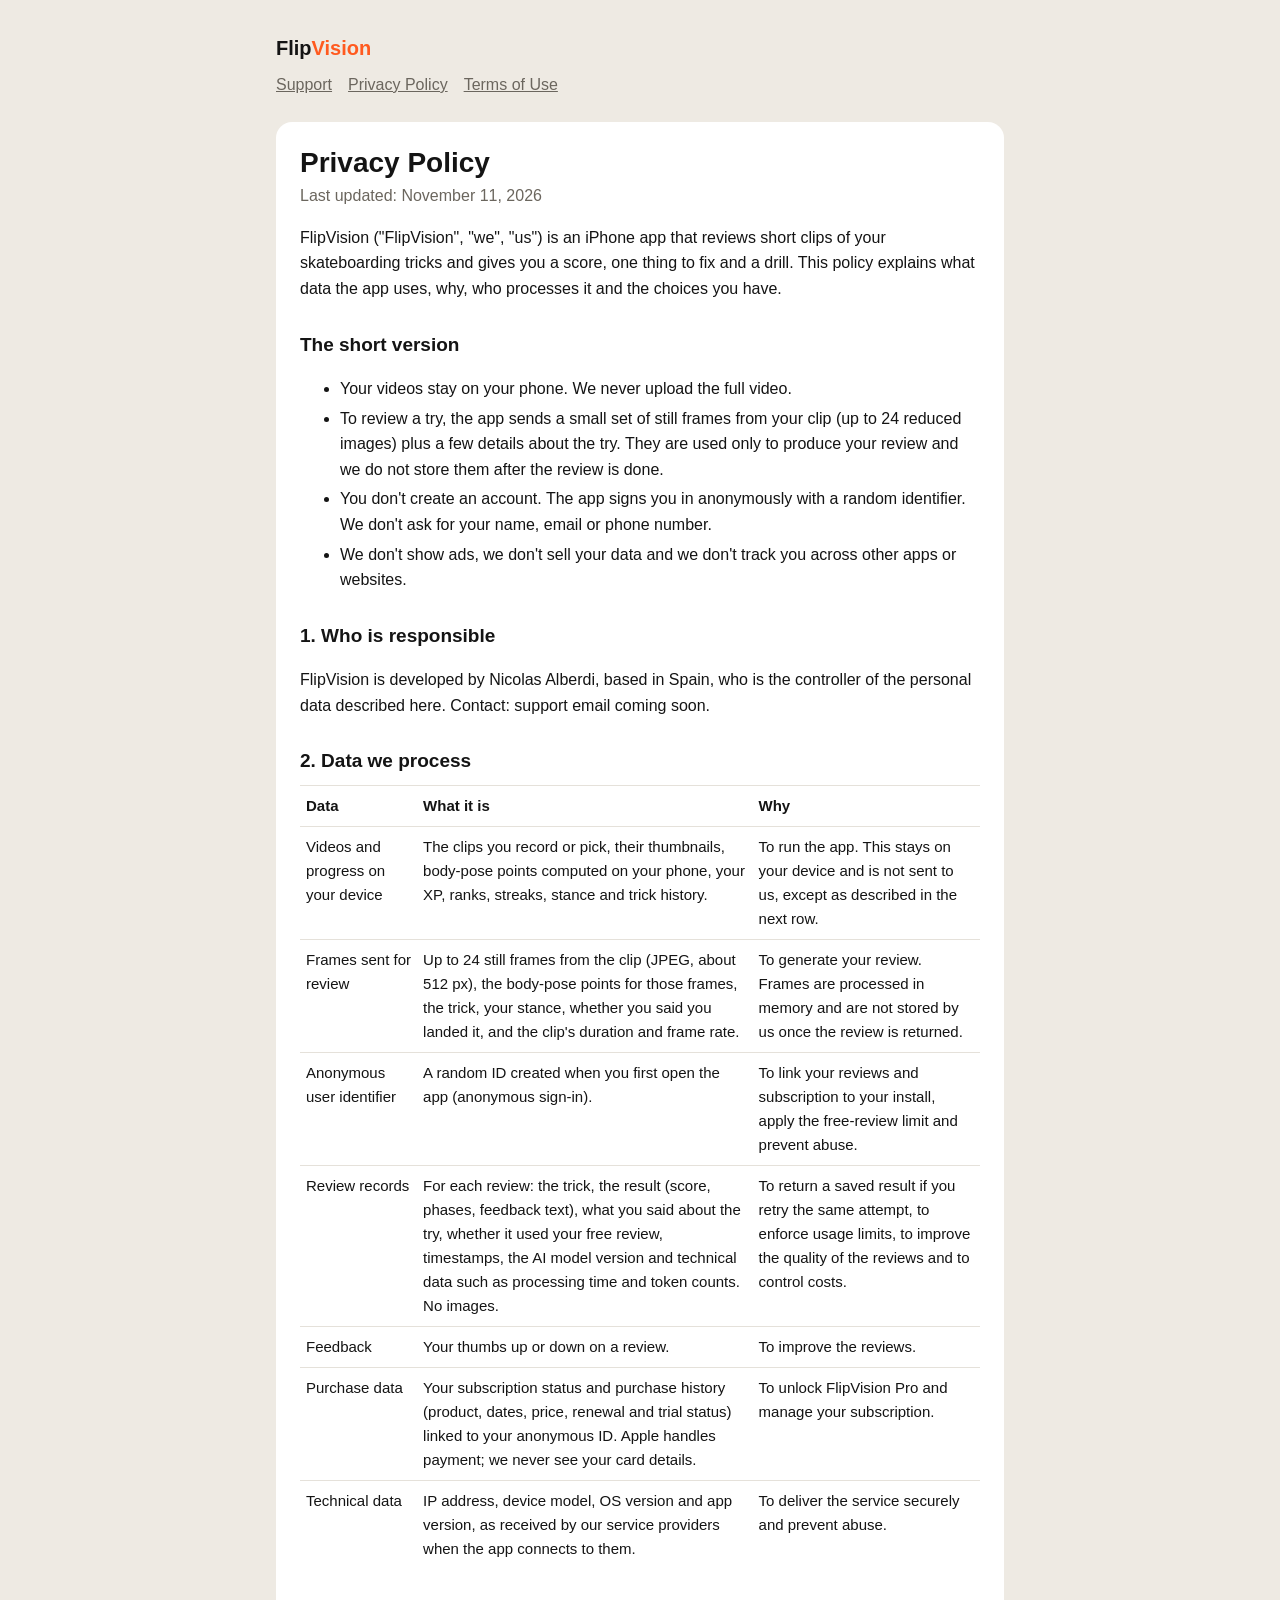
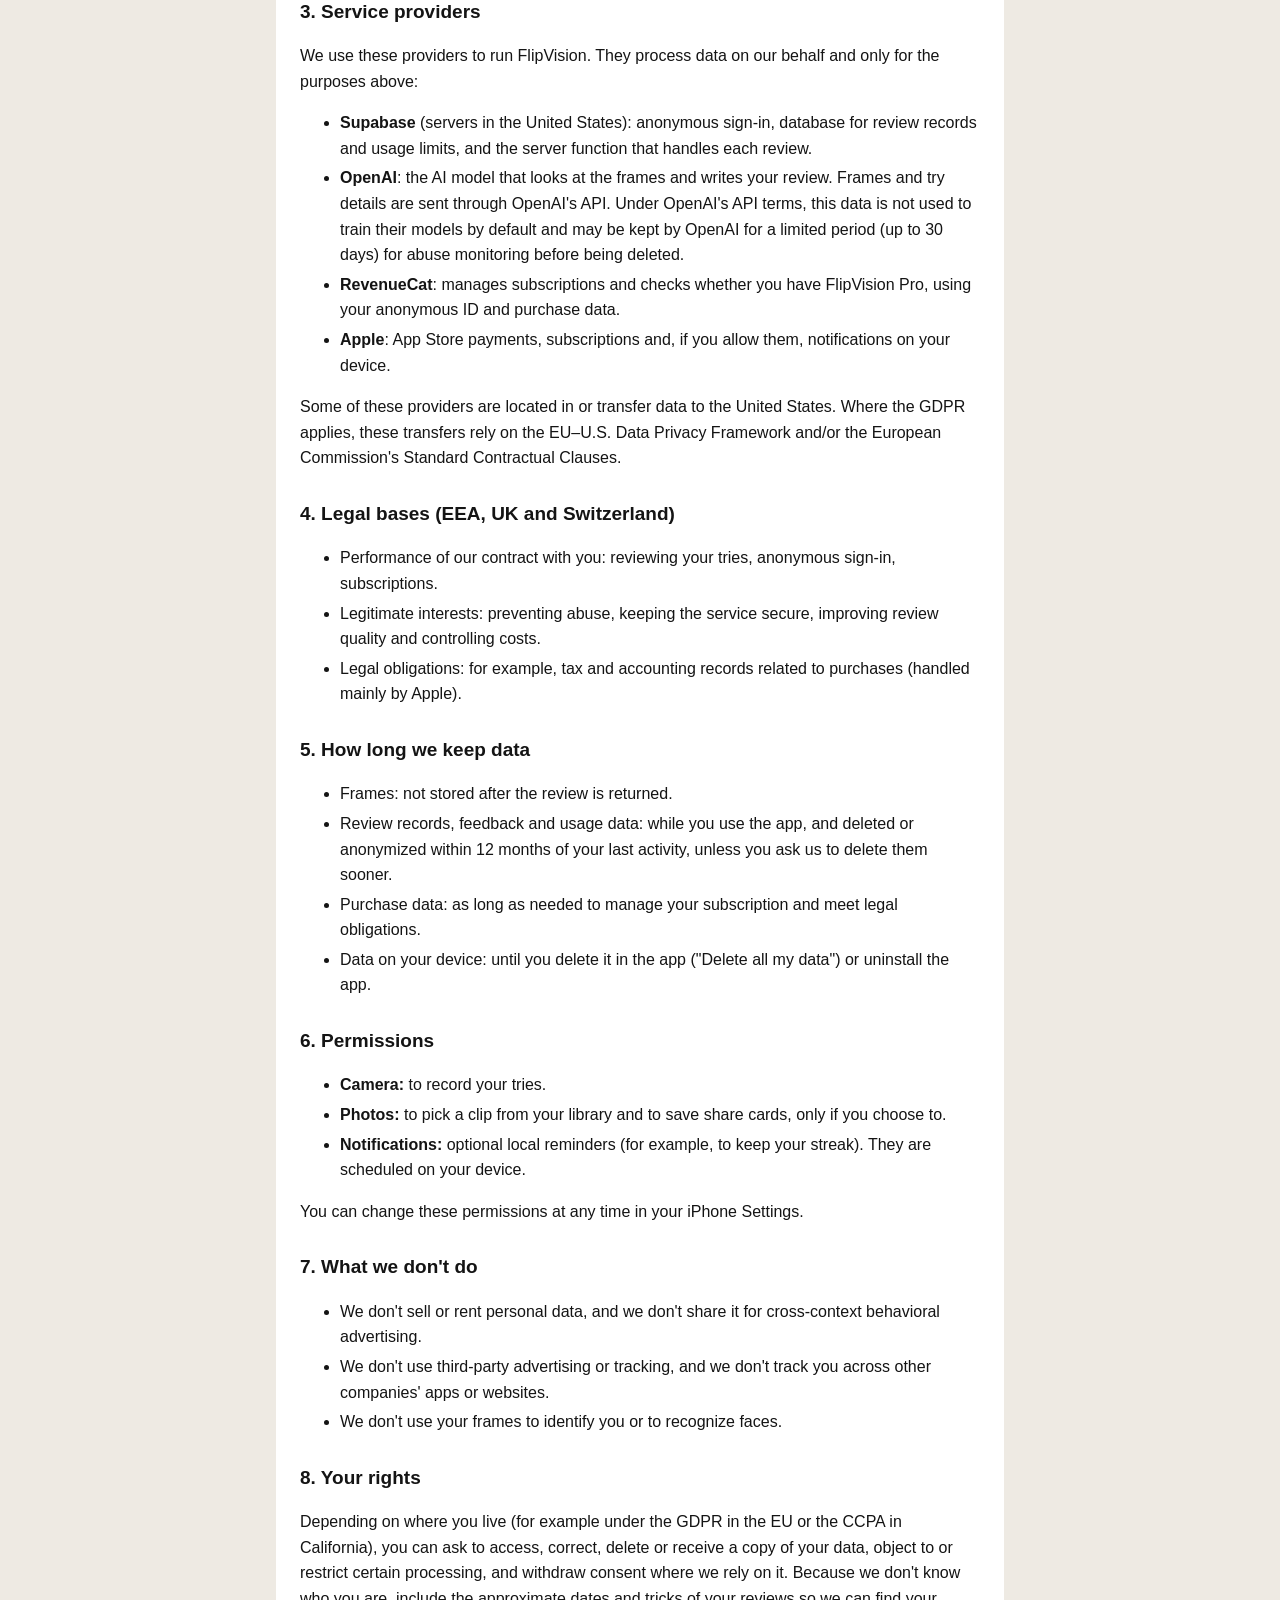
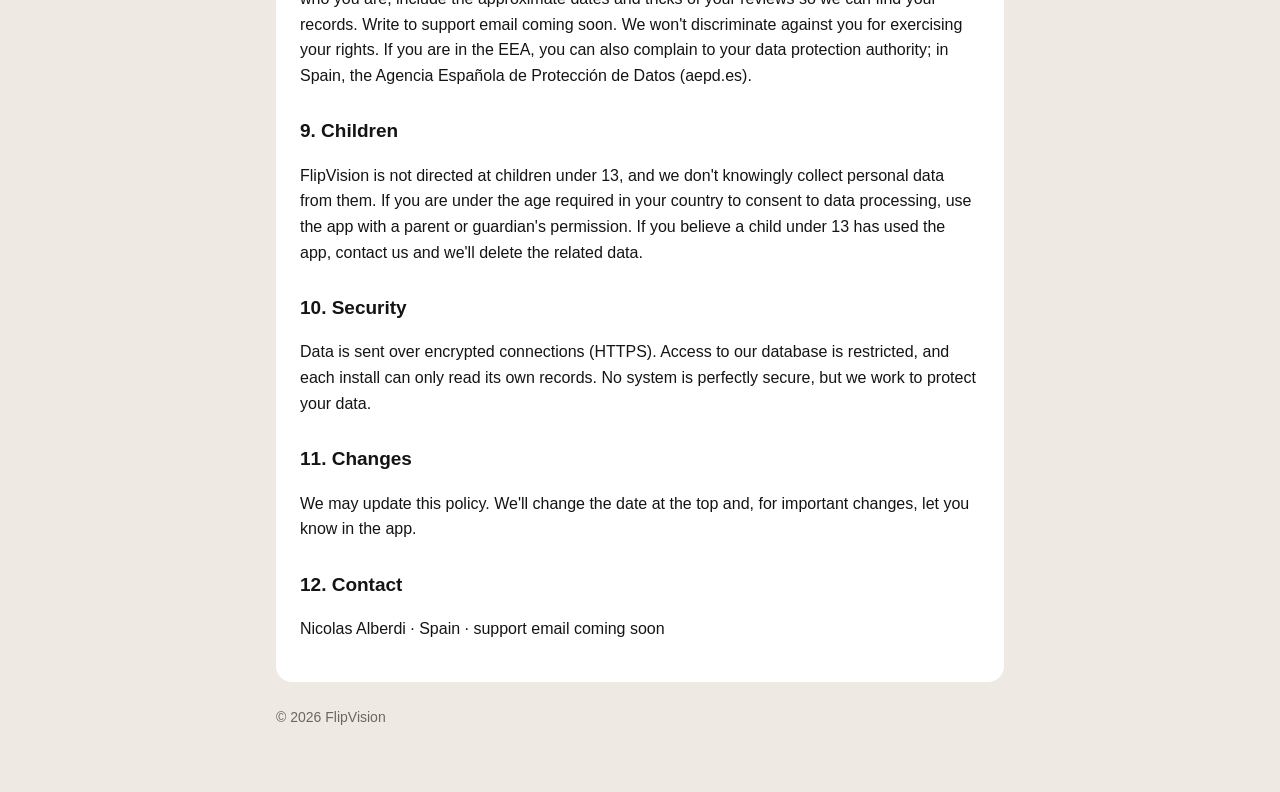
==== privacy.html @ 8295b5b7 "Add files via upload" ====
<!doctype html>
<html lang="en">
<head>
<meta charset="utf-8">
<meta name="viewport" content="width=device-width, initial-scale=1">
<title>Privacy Policy · FlipVision</title>
<link rel="stylesheet" href="style.css">
</head>
<body>
<main>
<header><a href="./">Flip<span>Vision</span></a></header>
<nav><a href="./">Support</a><a href="privacy.html">Privacy Policy</a><a href="terms.html">Terms of Use</a></nav>
<article>
<h1>Privacy Policy</h1>
<p class="meta">Last updated: November 11, 2026</p>

<p>FlipVision ("FlipVision", "we", "us") is an iPhone app that reviews short clips of your skateboarding tricks and gives you a score, one thing to fix and a drill. This policy explains what data the app uses, why, who processes it and the choices you have.</p>

<h2>The short version</h2>
<ul>
<li>Your videos stay on your phone. We never upload the full video.</li>
<li>To review a try, the app sends a small set of still frames from your clip (up to 24 reduced images) plus a few details about the try. They are used only to produce your review and we do not store them after the review is done.</li>
<li>You don't create an account. The app signs you in anonymously with a random identifier. We don't ask for your name, email or phone number.</li>
<li>We don't show ads, we don't sell your data and we don't track you across other apps or websites.</li>
</ul>

<h2>1. Who is responsible</h2>
<p>FlipVision is developed by Nicolas Alberdi, based in Spain, who is the controller of the personal data described here. Contact: <span class="email">support email coming soon</span>.</p>

<h2>2. Data we process</h2>
<table>
<tr><th>Data</th><th>What it is</th><th>Why</th></tr>
<tr><td>Videos and progress on your device</td><td>The clips you record or pick, their thumbnails, body-pose points computed on your phone, your XP, ranks, streaks, stance and trick history.</td><td>To run the app. This stays on your device and is not sent to us, except as described in the next row.</td></tr>
<tr><td>Frames sent for review</td><td>Up to 24 still frames from the clip (JPEG, about 512 px), the body-pose points for those frames, the trick, your stance, whether you said you landed it, and the clip's duration and frame rate.</td><td>To generate your review. Frames are processed in memory and are not stored by us once the review is returned.</td></tr>
<tr><td>Anonymous user identifier</td><td>A random ID created when you first open the app (anonymous sign-in).</td><td>To link your reviews and subscription to your install, apply the free-review limit and prevent abuse.</td></tr>
<tr><td>Review records</td><td>For each review: the trick, the result (score, phases, feedback text), what you said about the try, whether it used your free review, timestamps, the AI model version and technical data such as processing time and token counts. No images.</td><td>To return a saved result if you retry the same attempt, to enforce usage limits, to improve the quality of the reviews and to control costs.</td></tr>
<tr><td>Feedback</td><td>Your thumbs up or down on a review.</td><td>To improve the reviews.</td></tr>
<tr><td>Purchase data</td><td>Your subscription status and purchase history (product, dates, price, renewal and trial status) linked to your anonymous ID. Apple handles payment; we never see your card details.</td><td>To unlock FlipVision Pro and manage your subscription.</td></tr>
<tr><td>Technical data</td><td>IP address, device model, OS version and app version, as received by our service providers when the app connects to them.</td><td>To deliver the service securely and prevent abuse.</td></tr>
</table>

<h2>3. Service providers</h2>
<p>We use these providers to run FlipVision. They process data on our behalf and only for the purposes above:</p>
<ul>
<li><strong>Supabase</strong> (servers in the United States): anonymous sign-in, database for review records and usage limits, and the server function that handles each review.</li>
<li><strong>OpenAI</strong>: the AI model that looks at the frames and writes your review. Frames and try details are sent through OpenAI's API. Under OpenAI's API terms, this data is not used to train their models by default and may be kept by OpenAI for a limited period (up to 30 days) for abuse monitoring before being deleted.</li>
<li><strong>RevenueCat</strong>: manages subscriptions and checks whether you have FlipVision Pro, using your anonymous ID and purchase data.</li>
<li><strong>Apple</strong>: App Store payments, subscriptions and, if you allow them, notifications on your device.</li>
</ul>
<p>Some of these providers are located in or transfer data to the United States. Where the GDPR applies, these transfers rely on the EU–U.S. Data Privacy Framework and/or the European Commission's Standard Contractual Clauses.</p>

<h2>4. Legal bases (EEA, UK and Switzerland)</h2>
<ul>
<li>Performance of our contract with you: reviewing your tries, anonymous sign-in, subscriptions.</li>
<li>Legitimate interests: preventing abuse, keeping the service secure, improving review quality and controlling costs.</li>
<li>Legal obligations: for example, tax and accounting records related to purchases (handled mainly by Apple).</li>
</ul>

<h2>5. How long we keep data</h2>
<ul>
<li>Frames: not stored after the review is returned.</li>
<li>Review records, feedback and usage data: while you use the app, and deleted or anonymized within 12 months of your last activity, unless you ask us to delete them sooner.</li>
<li>Purchase data: as long as needed to manage your subscription and meet legal obligations.</li>
<li>Data on your device: until you delete it in the app ("Delete all my data") or uninstall the app.</li>
</ul>

<h2>6. Permissions</h2>
<ul>
<li><strong>Camera:</strong> to record your tries.</li>
<li><strong>Photos:</strong> to pick a clip from your library and to save share cards, only if you choose to.</li>
<li><strong>Notifications:</strong> optional local reminders (for example, to keep your streak). They are scheduled on your device.</li>
</ul>
<p>You can change these permissions at any time in your iPhone Settings.</p>

<h2>7. What we don't do</h2>
<ul>
<li>We don't sell or rent personal data, and we don't share it for cross-context behavioral advertising.</li>
<li>We don't use third-party advertising or tracking, and we don't track you across other companies' apps or websites.</li>
<li>We don't use your frames to identify you or to recognize faces.</li>
</ul>

<h2>8. Your rights</h2>
<p>Depending on where you live (for example under the GDPR in the EU or the CCPA in California), you can ask to access, correct, delete or receive a copy of your data, object to or restrict certain processing, and withdraw consent where we rely on it. Because we don't know who you are, include the approximate dates and tricks of your reviews so we can find your records. Write to <span class="email">support email coming soon</span>. We won't discriminate against you for exercising your rights. If you are in the EEA, you can also complain to your data protection authority; in Spain, the Agencia Española de Protección de Datos (aepd.es).</p>

<h2>9. Children</h2>
<p>FlipVision is not directed at children under 13, and we don't knowingly collect personal data from them. If you are under the age required in your country to consent to data processing, use the app with a parent or guardian's permission. If you believe a child under 13 has used the app, contact us and we'll delete the related data.</p>

<h2>10. Security</h2>
<p>Data is sent over encrypted connections (HTTPS). Access to our database is restricted, and each install can only read its own records. No system is perfectly secure, but we work to protect your data.</p>

<h2>11. Changes</h2>
<p>We may update this policy. We'll change the date at the top and, for important changes, let you know in the app.</p>

<h2>12. Contact</h2>
<p>Nicolas Alberdi · Spain · <span class="email">support email coming soon</span></p>
</article>
<footer>© 2026 FlipVision</footer>
</main>
</body>
</html>
---- style.css ----
:root{--bg:#EEEAE3;--card:#fff;--ink:#141414;--muted:#6B665E;--accent:#FF5A1F}
*{box-sizing:border-box}
body{margin:0;background:var(--bg);color:var(--ink);font:16px/1.6 -apple-system,BlinkMacSystemFont,"SF Pro Rounded","Segoe UI",Roboto,sans-serif}
main{max-width:760px;margin:0 auto;padding:32px 16px 64px}
header a{color:var(--ink);text-decoration:none;font-weight:700;font-size:20px}
header span{color:var(--accent)}
nav{margin:8px 0 24px;display:flex;gap:16px;flex-wrap:wrap}
nav a{color:var(--muted)}
article{background:var(--card);border-radius:16px;padding:24px}
h1{font-size:28px;line-height:1.2;margin:0 0 4px}
h2{font-size:19px;margin:28px 0 8px}
.meta{color:var(--muted);margin:0 0 16px}
a{color:var(--accent)}
li{margin:4px 0}
table{border-collapse:collapse;width:100%;font-size:15px}
td,th{border-top:1px solid #e5e1da;padding:8px 6px;text-align:left;vertical-align:top}
footer{color:var(--muted);font-size:14px;margin-top:24px}
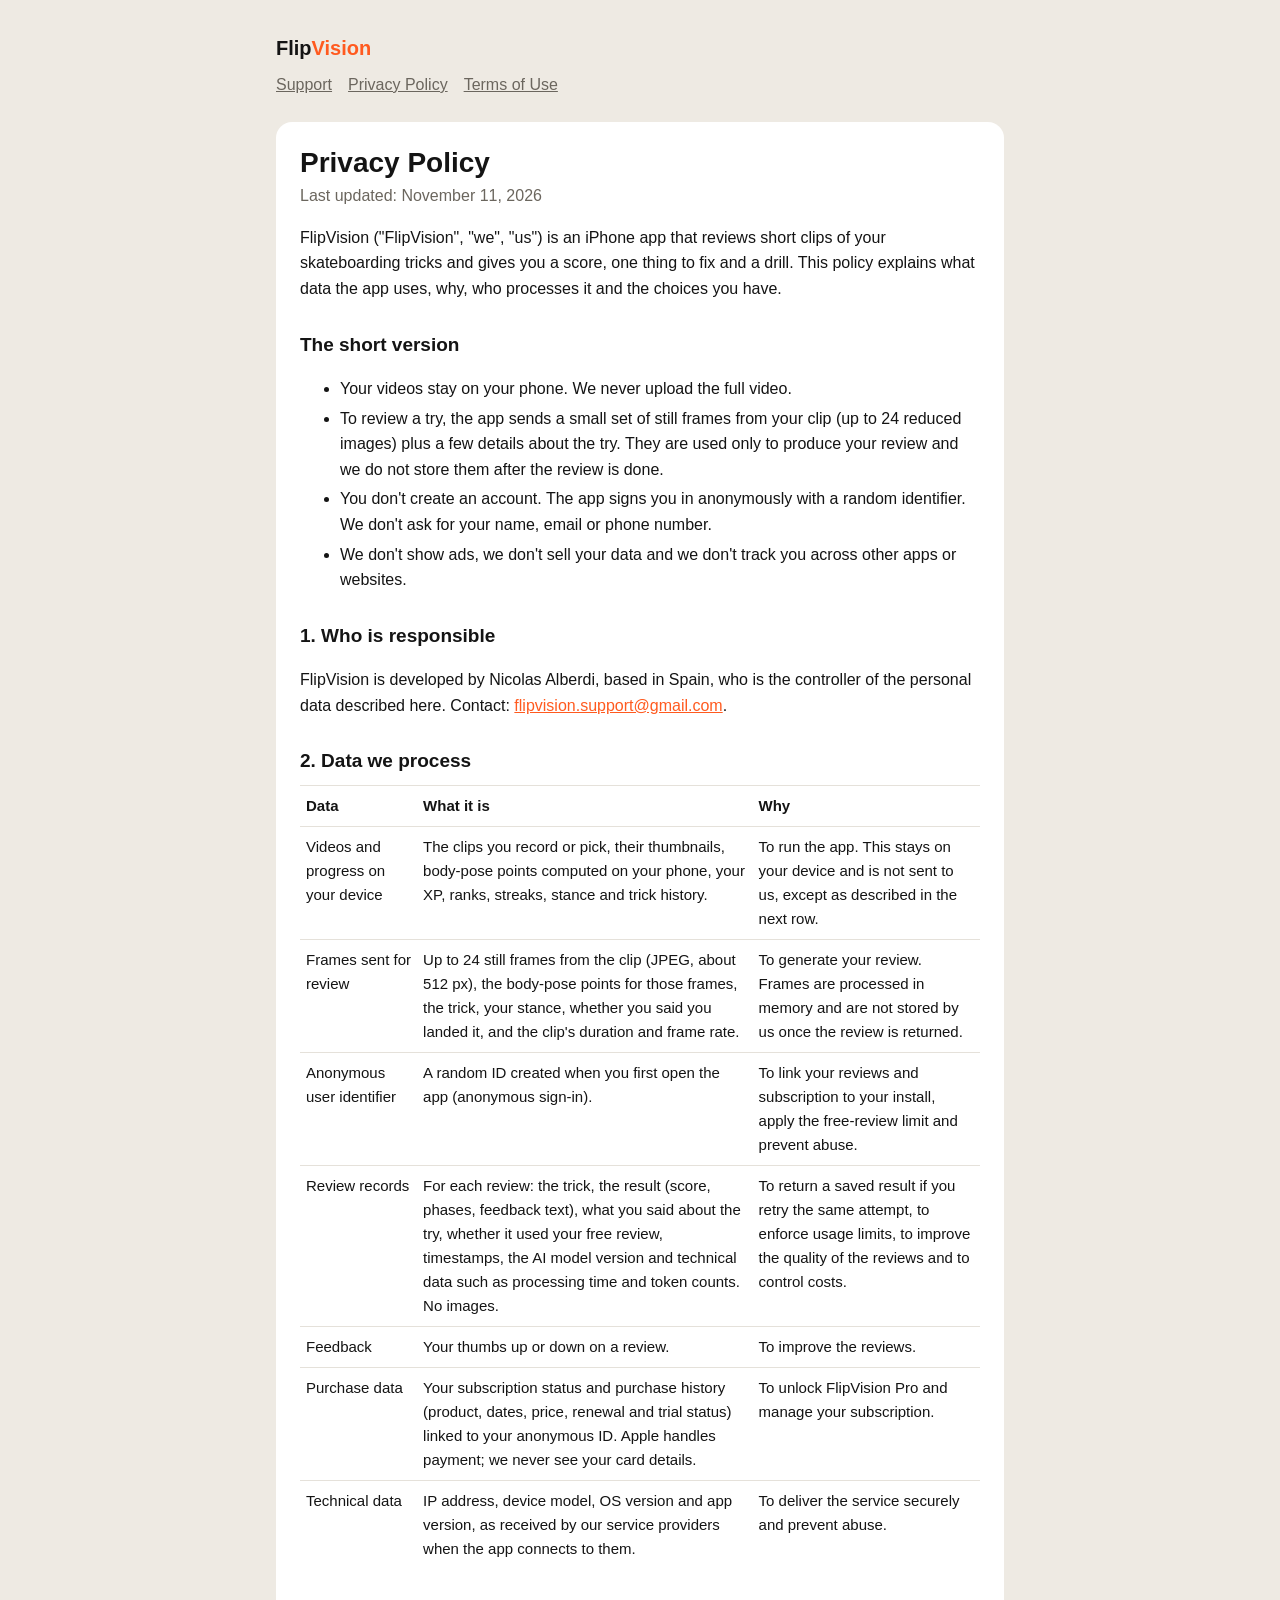
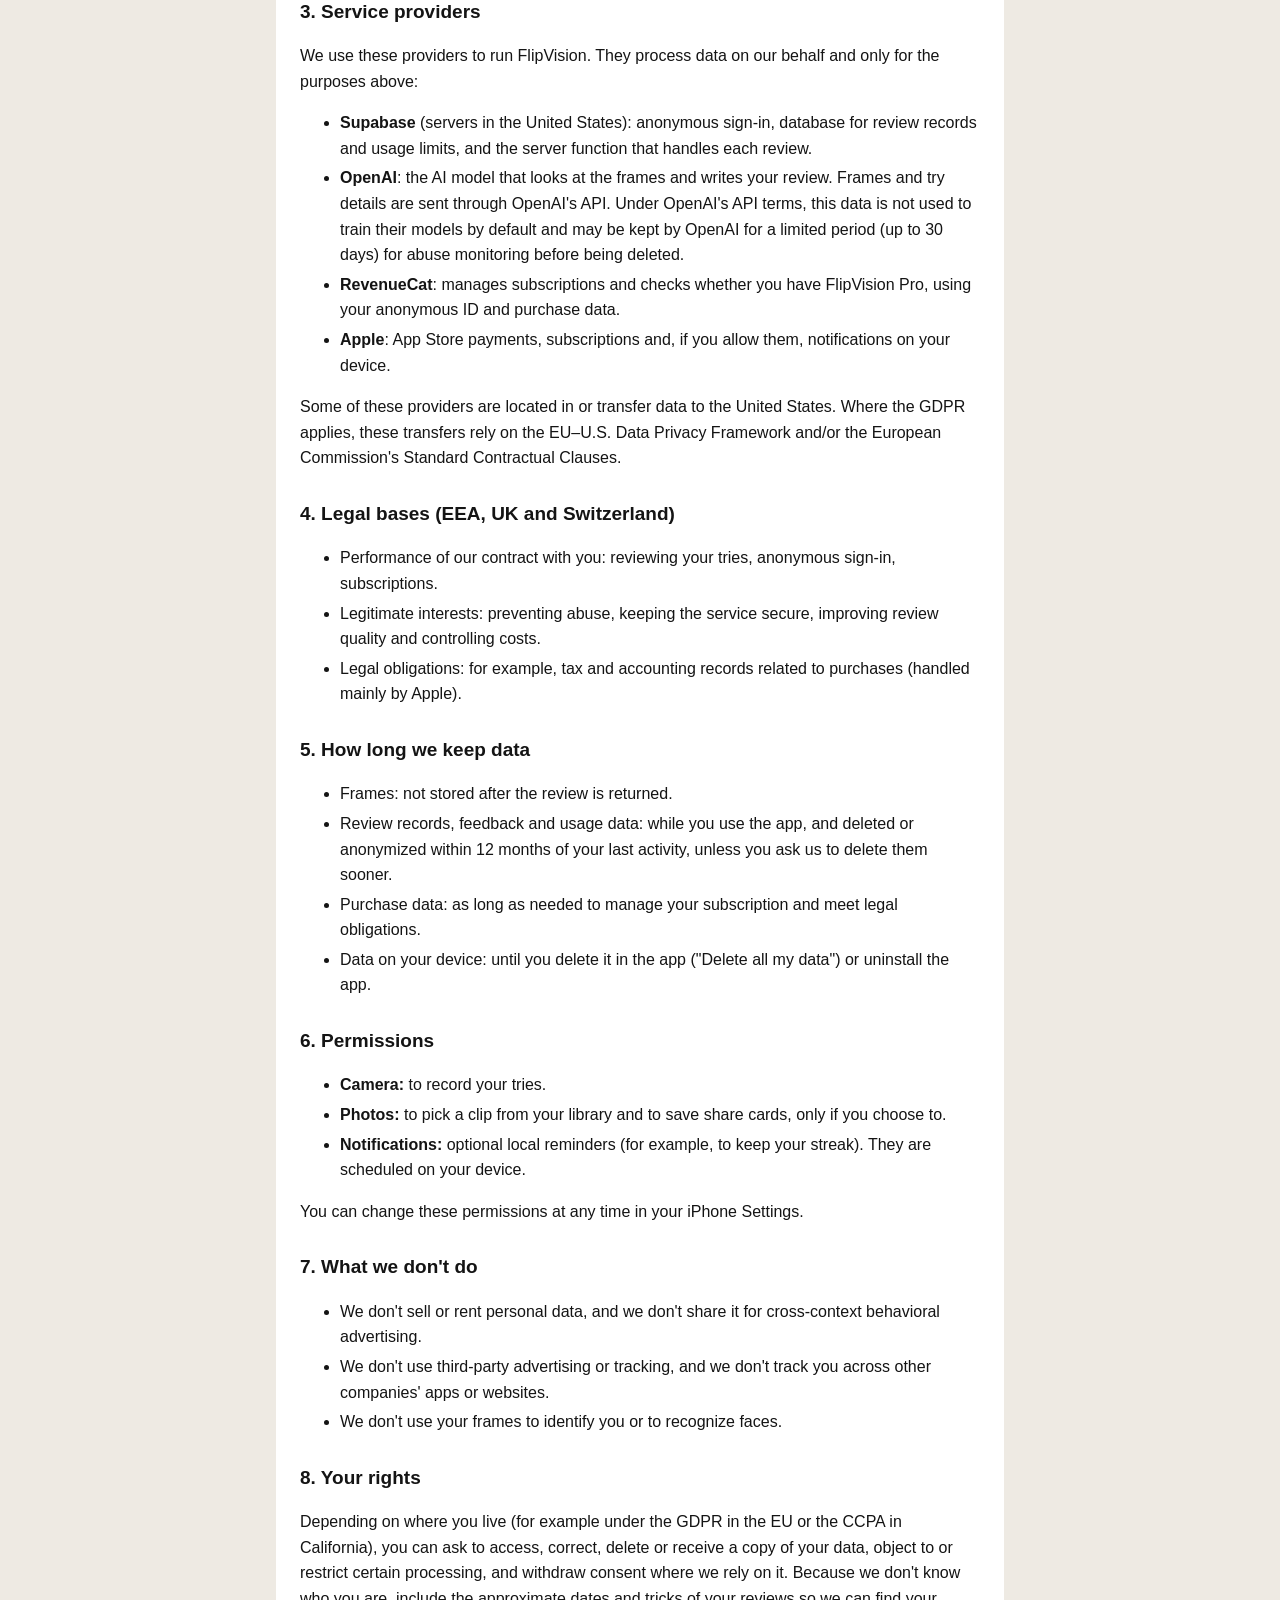
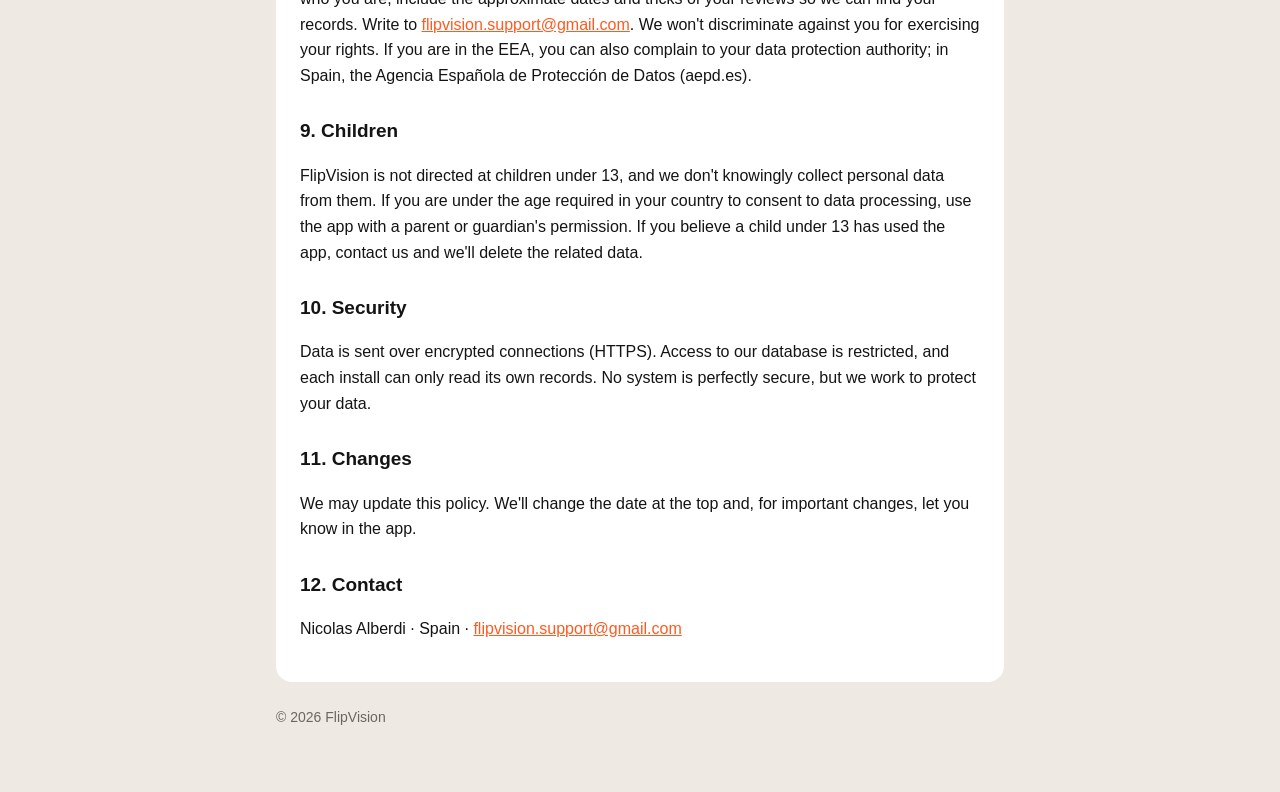
==== commit 3a04ae0b: "Add support email" ====
--- a/privacy.html
+++ b/privacy.html
@@ -25,7 +25,7 @@
 </ul>
 
 <h2>1. Who is responsible</h2>
-<p>FlipVision is developed by Nicolas Alberdi, based in Spain, who is the controller of the personal data described here. Contact: <span class="email">support email coming soon</span>.</p>
+<p>FlipVision is developed by Nicolas Alberdi, based in Spain, who is the controller of the personal data described here. Contact: <a href="mailto:flipvision.support@gmail.com">flipvision.support@gmail.com</a>.</p>
 
 <h2>2. Data we process</h2>
 <table>
@@ -80,7 +80,7 @@
 </ul>
 
 <h2>8. Your rights</h2>
-<p>Depending on where you live (for example under the GDPR in the EU or the CCPA in California), you can ask to access, correct, delete or receive a copy of your data, object to or restrict certain processing, and withdraw consent where we rely on it. Because we don't know who you are, include the approximate dates and tricks of your reviews so we can find your records. Write to <span class="email">support email coming soon</span>. We won't discriminate against you for exercising your rights. If you are in the EEA, you can also complain to your data protection authority; in Spain, the Agencia Española de Protección de Datos (aepd.es).</p>
+<p>Depending on where you live (for example under the GDPR in the EU or the CCPA in California), you can ask to access, correct, delete or receive a copy of your data, object to or restrict certain processing, and withdraw consent where we rely on it. Because we don't know who you are, include the approximate dates and tricks of your reviews so we can find your records. Write to <a href="mailto:flipvision.support@gmail.com">flipvision.support@gmail.com</a>. We won't discriminate against you for exercising your rights. If you are in the EEA, you can also complain to your data protection authority; in Spain, the Agencia Española de Protección de Datos (aepd.es).</p>
 
 <h2>9. Children</h2>
 <p>FlipVision is not directed at children under 13, and we don't knowingly collect personal data from them. If you are under the age required in your country to consent to data processing, use the app with a parent or guardian's permission. If you believe a child under 13 has used the app, contact us and we'll delete the related data.</p>
@@ -92,7 +92,7 @@
 <p>We may update this policy. We'll change the date at the top and, for important changes, let you know in the app.</p>
 
 <h2>12. Contact</h2>
-<p>Nicolas Alberdi · Spain · <span class="email">support email coming soon</span></p>
+<p>Nicolas Alberdi · Spain · <a href="mailto:flipvision.support@gmail.com">flipvision.support@gmail.com</a></p>
 </article>
 <footer>© 2026 FlipVision</footer>
 </main>
